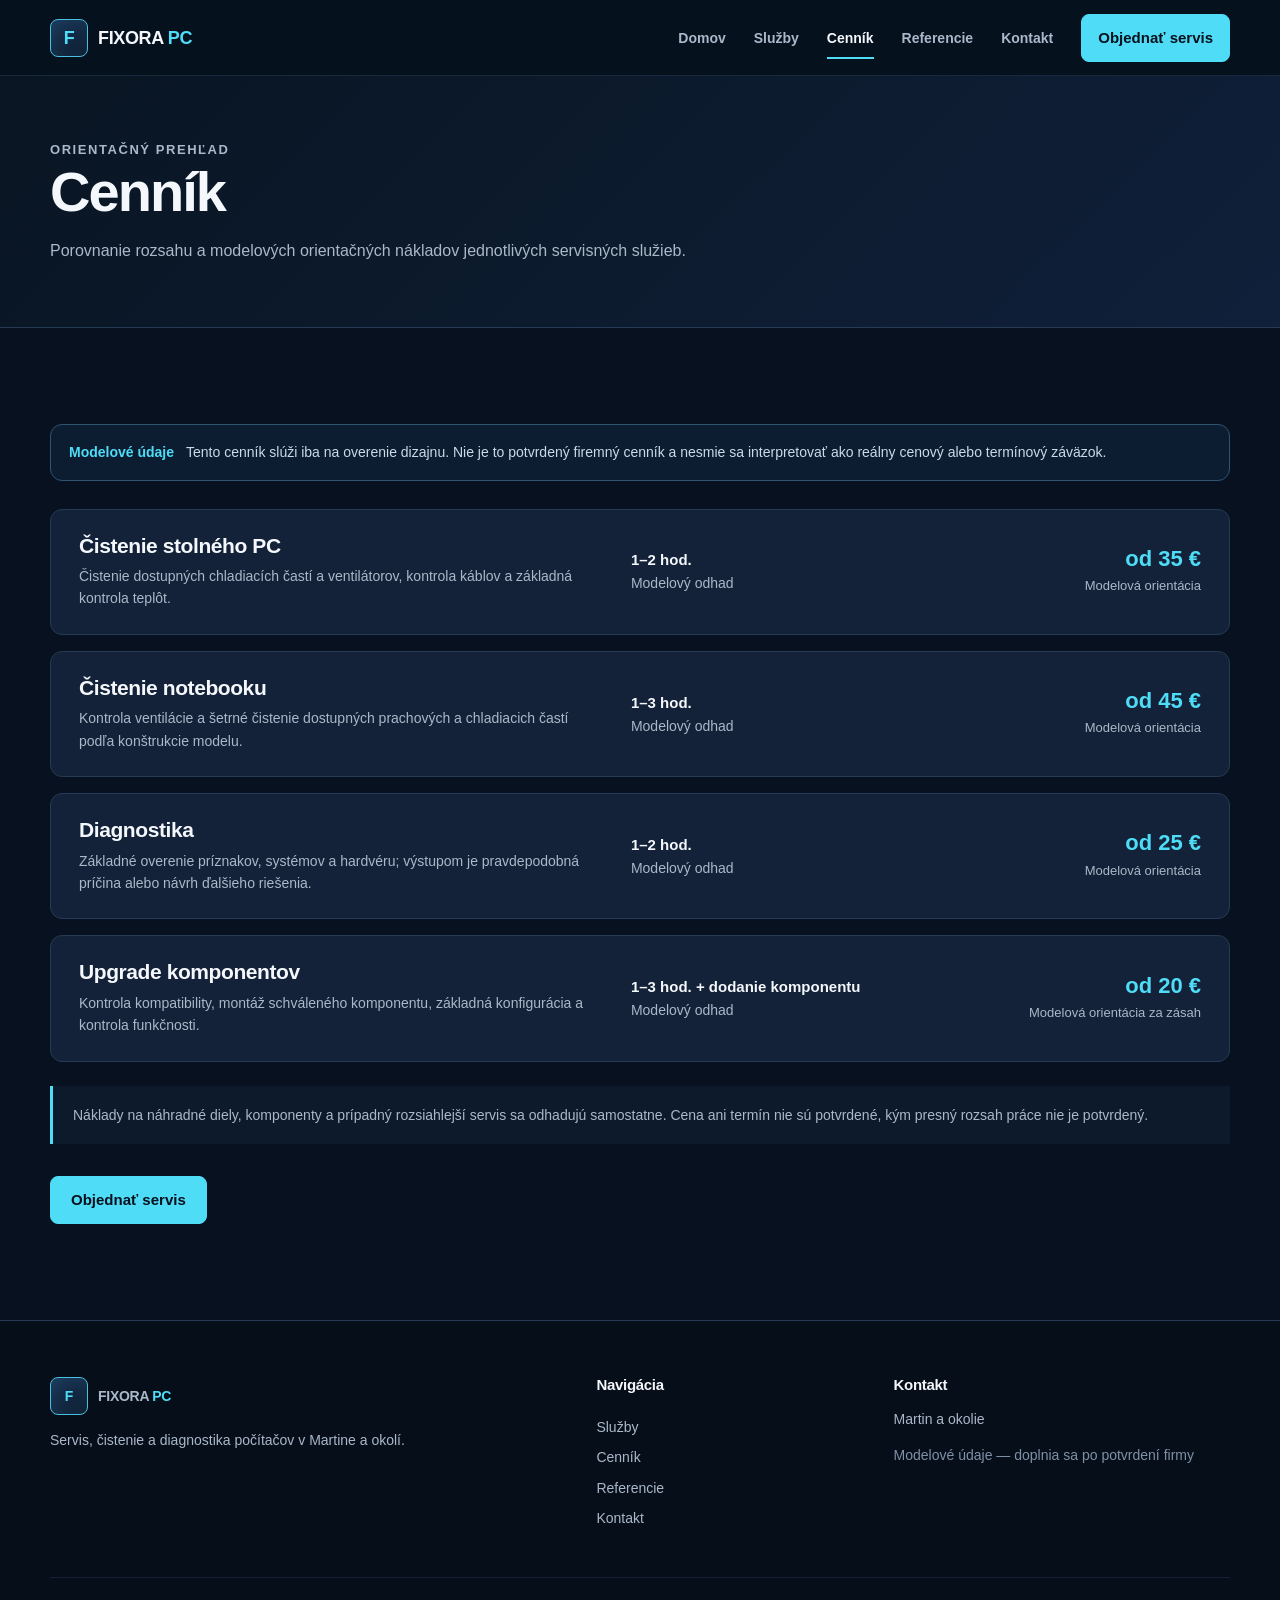
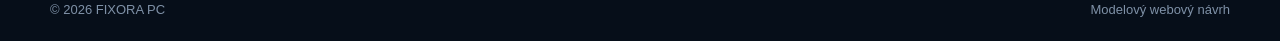
==== cennik.html @ adedbb81 "Complete FIXORA PC website" ====
<!doctype html>
<html lang="sk">
<head>
  <meta charset="utf-8">
  <meta name="viewport" content="width=device-width, initial-scale=1">
  <title>Cenník | FIXORA PC</title>
  <link rel="stylesheet" href="styles.css">
</head>
<body data-page="cennik">
  <header class="site-header">
    <div class="container header-inner">
      <a class="brand" href="index.html" aria-label="FIXORA PC — domov"><span class="brand-mark" aria-hidden="true">F</span><span>FIXORA <b>PC</b></span></a>
      <button class="menu-toggle" type="button" aria-expanded="false" aria-controls="main-nav"><span class="sr-only">Otvoriť menu</span><span></span><span></span><span></span></button>
      <nav class="main-nav" id="main-nav" aria-label="Hlavná navigácia">
        <a href="index.html" data-nav="domov">Domov</a>
        <a href="sluzby.html" data-nav="sluzby">Služby</a>
        <a href="cennik.html" data-nav="cennik">Cenník</a>
        <a href="referencie.html" data-nav="referencie">Referencie</a>
        <a href="kontakt.html" data-nav="kontakt">Kontakt</a>
        <a class="button button-primary nav-cta" href="objednavka.html">Objednať servis</a>
      </nav>
    </div>
  </header>

  <main>
    <section class="page-hero">
      <div class="container">
        <p class="eyebrow">Orientačný prehľad</p>
        <h1>Cenník</h1>
        <p>Porovnanie rozsahu a modelových orientačných nákladov jednotlivých servisných služieb.</p>
      </div>
    </section>

    <section class="section">
      <div class="container">
        <div class="model-banner" role="note">
          <strong>Modelové údaje</strong>
          <span>Tento cenník slúži iba na overenie dizajnu. Nie je to potvrdený firemný cenník a nesmie sa interpretovať ako reálny cenový alebo termínový záväzok.</span>
        </div>

        <div class="price-list">
          <article class="card price-row">
            <div><h2>Čistenie stolného PC</h2><p>Čistenie dostupných chladiacích častí a ventilátorov, kontrola káblov a základná kontrola teplôt.</p></div>
            <div class="price-time"><strong>1–2 hod.</strong>Modelový odhad</div>
            <div class="price-value"><strong>od 35 €</strong><span>Modelová orientácia</span></div>
          </article>

          <article class="card price-row">
            <div><h2>Čistenie notebooku</h2><p>Kontrola ventilácie a šetrné čistenie dostupných prachových a chladiacich častí podľa konštrukcie modelu.</p></div>
            <div class="price-time"><strong>1–3 hod.</strong>Modelový odhad</div>
            <div class="price-value"><strong>od 45 €</strong><span>Modelová orientácia</span></div>
          </article>

          <article class="card price-row">
            <div><h2>Diagnostika</h2><p>Základné overenie príznakov, systémov a hardvéru; výstupom je pravdepodobná príčina alebo návrh ďalšieho riešenia.</p></div>
            <div class="price-time"><strong>1–2 hod.</strong>Modelový odhad</div>
            <div class="price-value"><strong>od 25 €</strong><span>Modelová orientácia</span></div>
          </article>

          <article class="card price-row">
            <div><h2>Upgrade komponentov</h2><p>Kontrola kompatibility, montáž schváleného komponentu, základná konfigurácia a kontrola funkčnosti.</p></div>
            <div class="price-time"><strong>1–3 hod. + dodanie komponentu</strong>Modelový odhad</div>
            <div class="price-value"><strong>od 20 €</strong><span>Modelová orientácia za zásah</span></div>
          </article>
        </div>

        <p class="price-disclaimer">Náklady na náhradné diely, komponenty a prípadný rozsiahlejší servis sa odhadujú samostatne. Cena ani termín nie sú potvrdené, kým presný rozsah práce nie je potvrdený.</p>
        <div class="detail-actions">
          <a class="button button-primary" href="objednavka.html">Objednať servis</a>
        </div>
      </div>
    </section>
  </main>

  <footer class="site-footer">
    <div class="container footer-grid">
      <div><a class="brand footer-brand" href="index.html"><span class="brand-mark" aria-hidden="true">F</span><span>FIXORA <b>PC</b></span></a><p>Servis, čistenie a diagnostika počítačov v Martine a okolí.</p></div>
      <div><h2>Navigácia</h2><a href="sluzby.html">Služby</a><a href="cennik.html">Cenník</a><a href="referencie.html">Referencie</a><a href="kontakt.html">Kontakt</a></div>
      <div><h2>Kontakt</h2><p>Martin a okolie</p><p class="model-label">Modelové údaje — doplnia sa po potvrdení firmy</p></div>
    </div>
    <div class="container footer-bottom"><span>© <span data-year></span> FIXORA PC</span><span>Modelový webový návrh</span></div>
  </footer>
  <script src="script.js"></script>
</body>
</html>
---- styles.css ----
:root {
  --navy-950: #07111f;
  --navy-900: #0b1628;
  --navy-850: #101d32;
  --navy-800: #14243b;
  --surface: #132238;
  --surface-hover: #172b48;
  --text: #f4f7fb;
  --muted: #aab8c9;
  --dim: #7f91a7;
  --border: #263a55;
  --blue: #287cff;
  --cyan: #4edcf7;
  --focus: #78e7ff;
  --error: #ff8888;
  --container: 1180px;
  --radius: 12px;
}

* { box-sizing: border-box; }
html { scroll-behavior: smooth; }
body { margin: 0; min-width: 320px; background: var(--navy-950); color: var(--text); font-family: Inter, "Segoe UI", Arial, sans-serif; line-height: 1.6; }
body.menu-open { overflow: hidden; }
a { color: inherit; text-decoration: none; }
img { max-width: 100%; }
button, input, select, textarea { font: inherit; }
.container { width: min(var(--container), calc(100% - 48px)); margin-inline: auto; }
.sr-only { position: absolute; width: 1px; height: 1px; padding: 0; margin: -1px; overflow: hidden; clip: rect(0, 0, 0, 0); white-space: nowrap; border: 0; }
.eyebrow { margin: 0 0 10px; color: var(--cyan); font-size: 13px; font-weight: 750; letter-spacing: .12em; text-transform: uppercase; }
h1, h2, h3, p { margin-top: 0; }
h1, h2, h3 { line-height: 1.12; }
h1 { max-width: 760px; margin-bottom: 24px; font-size: clamp(42px, 6vw, 68px); letter-spacing: -.035em; }
h2 { margin-bottom: 0; font-size: clamp(30px, 4vw, 42px); letter-spacing: -.02em; }
h3 { margin-bottom: 12px; font-size: 21px; }

.site-header { position: sticky; z-index: 100; top: 0; height: 76px; background: rgba(7, 17, 31, .94); border-bottom: 1px solid rgba(70, 100, 135, .28); backdrop-filter: blur(14px); }
.header-inner { height: 76px; display: flex; align-items: center; justify-content: space-between; }
.brand { display: inline-flex; align-items: center; gap: 10px; font-size: 18px; font-weight: 800; letter-spacing: -.02em; }
.brand b { color: var(--cyan); }
.brand-mark { width: 38px; height: 38px; display: grid; place-items: center; border: 1px solid #4bbfe1; border-radius: 8px; color: var(--cyan); background: linear-gradient(145deg, #1a3658, #0d1a2c); box-shadow: inset 0 0 18px rgba(78, 220, 247, .08); }
.main-nav { display: flex; align-items: center; gap: 28px; }
.main-nav > a:not(.button) { position: relative; color: var(--muted); font-size: 14px; font-weight: 650; }
.main-nav > a:not(.button):hover, .main-nav > a.active { color: var(--text); }
.main-nav > a:not(.button)::after { content: ""; position: absolute; right: 0; bottom: -10px; left: 0; height: 2px; background: var(--cyan); transform: scaleX(0); transition: transform 180ms ease; }
.main-nav > a:not(.button):hover::after, .main-nav > a.active::after { transform: scaleX(1); }
.menu-toggle { display: none; width: 44px; height: 44px; padding: 10px; border: 1px solid var(--border); border-radius: 8px; background: var(--navy-900); }
.menu-toggle span:not(.sr-only) { display: block; width: 22px; height: 2px; margin: 4px auto; background: var(--text); transition: transform 180ms ease, opacity 180ms ease; }

.button { min-height: 48px; display: inline-flex; align-items: center; justify-content: center; padding: 11px 20px; border: 1px solid transparent; border-radius: 8px; font-size: 15px; font-weight: 750; transition: background 180ms ease, border-color 180ms ease, transform 180ms ease; }
.button:hover { transform: translateY(-2px); }
.button-primary { color: #06111d; background: var(--cyan); border-color: var(--cyan); }
.button-primary:hover { background: #79eaff; border-color: #79eaff; }
.button-secondary { color: var(--text); background: rgba(11, 22, 40, .7); border-color: var(--border); }
.button-secondary:hover { border-color: #4c7198; background: var(--surface-hover); }
.nav-cta { min-height: 44px; padding-inline: 16px; }
.button-row { display: flex; flex-wrap: wrap; gap: 12px; }
a:focus-visible, button:focus-visible, input:focus-visible, select:focus-visible, textarea:focus-visible { outline: 3px solid var(--focus); outline-offset: 3px; }

.hero { min-height: 620px; display: flex; align-items: center; overflow: hidden; background: radial-gradient(circle at 78% 45%, rgba(40, 124, 255, .16), transparent 24%), linear-gradient(135deg, #091522 0%, #0a1830 100%); border-bottom: 1px solid rgba(70, 100, 135, .22); }
.hero-grid { display: grid; grid-template-columns: 1.15fr .85fr; align-items: center; gap: 48px; padding-block: 72px; }
.hero-lead { max-width: 590px; margin-bottom: 32px; color: #c2cede; font-size: 19px; }
.hero-visual { height: 430px; display: grid; place-items: center; }
.monitor { position: relative; width: 420px; max-width: 100%; height: 350px; }
.monitor::before { content: ""; position: absolute; z-index: -1; width: 280px; height: 280px; right: 18px; top: 48px; border-radius: 50%; background: rgba(40, 124, 255, .12); border: 1px solid rgba(78, 220, 247, .12); }
.monitor-screen { position: absolute; width: 370px; height: 250px; right: 0; top: 20px; display: grid; place-items: center; overflow: hidden; border: 11px solid #1b2d46; border-radius: 14px; background: linear-gradient(145deg, #111f35, #07101d); box-shadow: 0 24px 70px rgba(0, 0, 0, .32), inset 0 0 40px rgba(78, 220, 247, .04); }
.monitor-neck { position: absolute; width: 46px; height: 48px; right: 162px; bottom: 34px; background: #1b2d46; clip-path: polygon(18% 0, 82% 0, 100% 100%, 0 100%); }
.monitor-base { position: absolute; width: 180px; height: 24px; right: 95px; bottom: 20px; border-radius: 50%; background: #1b2d46; }
.screen-ring { position: absolute; border: 2px solid rgba(78, 220, 247, .28); border-radius: 50%; }
.ring-one { width: 210px; height: 210px; }.ring-two { width: 128px; height: 128px; }.screen-core { width: 32px; height: 32px; border-radius: 50%; background: var(--cyan); box-shadow: 0 0 36px rgba(78, 220, 247, .55); }

.section { padding-block: 96px; }
.section-alt { background: #0d192b; border-block: 1px solid rgba(70, 100, 135, .16); }
.section-heading { display: flex; align-items: end; justify-content: space-between; gap: 24px; margin-bottom: 36px; }
.text-link, .card-link { display: inline-flex; align-items: center; gap: 8px; color: var(--cyan); font-size: 14px; font-weight: 750; }
.text-link span, .card-link span { transition: transform 180ms ease; }
.text-link:hover span, .card-link:hover span { transform: translateX(4px); }
.card-grid { display: grid; gap: 20px; }
.services-grid { grid-template-columns: repeat(4, 1fr); }
.card { background: var(--surface); border: 1px solid var(--border); border-radius: var(--radius); transition: transform 180ms ease, background 180ms ease, border-color 180ms ease; }
.card:hover { transform: translateY(-3px); background: var(--surface-hover); border-color: #3a5b80; }
.service-card { min-height: 280px; display: flex; flex-direction: column; padding: 28px; }
.service-card p { flex: 1; color: var(--muted); font-size: 15px; }
.icon-box { width: 50px; height: 50px; display: grid; place-items: center; margin-bottom: 24px; border: 1px solid #35658a; border-radius: 10px; color: var(--cyan); background: #0d2038; font-size: 13px; font-weight: 800; }
.steps { margin: 0; padding: 0; display: grid; grid-template-columns: repeat(3, 1fr); list-style: none; }
.steps li { position: relative; padding: 28px 36px 28px 0; border-top: 1px solid var(--border); }
.steps li:not(:last-child) { margin-right: 28px; }
.step-number { display: block; margin-bottom: 24px; color: var(--cyan); font-size: 14px; font-weight: 800; }
.steps p { color: var(--muted); }
.price-grid { grid-template-columns: repeat(3, 1fr); }
.price-card { padding: 30px; }.price-card h3 { color: var(--cyan); }.price-card p:last-child { margin: 0; color: var(--muted); }
.price-label { margin-bottom: 10px; color: var(--muted); font-size: 14px; }
.data-note { margin: 18px 0 0; color: var(--dim); font-size: 13px; }
.testimonial-grid { grid-template-columns: repeat(2, 1fr); }
.testimonial { margin: 0; padding: 30px; }.testimonial > p { min-height: 72px; font-size: 18px; }.testimonial footer { display: flex; flex-direction: column; color: var(--muted); font-size: 14px; }.testimonial footer strong { color: var(--text); }
.contact-strip { background: linear-gradient(100deg, #10233b, #0b1b31); }
.contact-strip-inner { display: flex; align-items: center; justify-content: space-between; gap: 32px; }.contact-strip h2 { max-width: 700px; }
.site-footer { padding-top: 56px; background: #060e19; border-top: 1px solid var(--border); }
.footer-grid { display: grid; grid-template-columns: 2fr 1fr 1.35fr; gap: 48px; padding-bottom: 48px; }.footer-grid p, .footer-grid a { color: var(--muted); font-size: 14px; }.footer-grid > div:nth-child(2) { display: flex; flex-direction: column; gap: 8px; }.footer-grid h2 { margin-bottom: 14px; font-size: 15px; }.footer-brand { margin-bottom: 14px; }.model-label { color: var(--dim) !important; }
.footer-bottom { min-height: 64px; display: flex; align-items: center; justify-content: space-between; border-top: 1px solid rgba(70, 100, 135, .22); color: var(--dim); font-size: 13px; }

.page-hero { padding-block: 64px; background: linear-gradient(135deg, #091522, #10203a); border-bottom: 1px solid var(--border); }.page-hero h1 { margin-bottom: 14px; font-size: clamp(38px, 5vw, 56px); }.page-hero p { max-width: 680px; margin-bottom: 0; color: var(--muted); }
.content-grid { display: grid; grid-template-columns: repeat(2, 1fr); gap: 20px; }.content-card { padding: 28px; }.content-card p:last-child { margin-bottom: 0; color: var(--muted); }
.detail-actions { display: flex; flex-wrap: wrap; gap: 12px; margin-top: 32px; }
.service-detail-grid { display: grid; gap: 20px; }
.service-detail { padding: 32px; }
.service-detail-header { display: grid; grid-template-columns: 50px 1fr; align-items: center; gap: 16px; margin-bottom: 24px; }
.service-detail-header .icon-box { margin: 0; }
.service-detail-header h2 { font-size: clamp(24px, 3vw, 32px); }
.service-detail-meta { display: grid; grid-template-columns: repeat(3, 1fr); gap: 16px; margin: 24px 0 0; }
.service-detail-meta > div { min-height: 112px; padding: 18px; border: 1px solid var(--border); border-radius: 10px; background: rgba(7, 17, 31, .34); }
.service-detail-meta dt { margin-bottom: 8px; color: var(--cyan); font-size: 13px; font-weight: 750; text-transform: uppercase; letter-spacing: .06em; }
.service-detail-meta dd { margin: 0; color: var(--muted); font-size: 14px; }
.model-banner { display: flex; align-items: flex-start; gap: 12px; margin-bottom: 28px; padding: 16px 18px; border: 1px solid #315372; border-radius: var(--radius); color: #cbd9e8; background: #0d1d31; font-size: 14px; }
.model-banner strong { color: var(--cyan); }
.price-list { display: grid; gap: 16px; }
.price-row { display: grid; grid-template-columns: 1.45fr .7fr .8fr; align-items: center; gap: 24px; padding: 24px 28px; }
.price-row h2 { font-size: 21px; }
.price-row p { margin: 8px 0 0; color: var(--muted); font-size: 14px; }
.price-value { text-align: right; }
.price-value strong { display: block; color: var(--cyan); font-size: 22px; line-height: 1.2; }
.price-value span { color: var(--muted); font-size: 13px; }
.price-time { color: var(--muted); font-size: 14px; }
.price-time strong { display: block; color: var(--text); font-size: 15px; }
.price-disclaimer { margin: 24px 0 0; padding: 18px 20px; border-left: 3px solid var(--cyan); color: var(--muted); background: rgba(19, 34, 56, .55); font-size: 14px; }
.contact-list { display: grid; gap: 14px; }.contact-item { display: flex; gap: 14px; padding: 18px; border: 1px solid var(--border); border-radius: var(--radius); background: var(--surface); }.contact-item strong { display: block; }.contact-item span { color: var(--muted); }
.reference-grid { display: grid; grid-template-columns: repeat(3, 1fr); gap: 20px; }
.reference-card { position: relative; min-height: 280px; display: flex; flex-direction: column; padding: 28px; }
.reference-card blockquote { margin: 0; flex: 1; }
.reference-card blockquote p { margin: 18px 0 24px; font-size: 17px; }
.reference-card footer { display: flex; flex-direction: column; color: var(--muted); font-size: 14px; }
.reference-card footer strong { color: var(--text); }
.model-badge { width: fit-content; padding: 5px 9px; border: 1px solid #315372; border-radius: 999px; color: var(--cyan); background: #0d2038; font-size: 12px; font-weight: 750; }
.reference-disclaimer { margin: 24px 0 0; color: var(--dim); font-size: 13px; }
.contact-grid { display: grid; grid-template-columns: repeat(2, 1fr); gap: 20px; }
.contact-card { min-height: 172px; padding: 24px; }
.contact-card h2 { margin-bottom: 12px; font-size: 20px; }
.contact-card p { margin: 0; color: var(--muted); }
.contact-card .model-label { margin-top: 10px; color: var(--dim); font-size: 13px; }
.service-process { margin-top: 64px; }
.service-process .steps { grid-template-columns: repeat(3, 1fr); }

.order-layout { max-width: 760px; }.order-form { display: grid; grid-template-columns: repeat(2, 1fr); gap: 20px; padding: 32px; border: 1px solid var(--border); border-radius: var(--radius); background: var(--surface); }.field { display: flex; flex-direction: column; gap: 8px; }.field-full { grid-column: 1 / -1; }.field label, .field legend { color: var(--text); font-size: 14px; font-weight: 700; }.field input, .field select, .field textarea { width: 100%; min-height: 48px; padding: 11px 13px; border: 1px solid #3a4d64; border-radius: 8px; color: var(--text); background: #0d1928; }.field textarea { min-height: 140px; resize: vertical; }.field input::placeholder, .field textarea::placeholder { color: #7f91a7; }.checkbox-field { flex-direction: row; align-items: flex-start; flex-wrap: wrap; }.checkbox-field input { width: 18px; min-height: 18px; margin-top: 3px; }.checkbox-field label { flex: 1; }.checkbox-field .field-error { flex-basis: 100%; margin-left: 26px; }.conditional-field[hidden] { display: none; }.field-error { color: var(--error); font-size: 13px; }.field [aria-invalid="true"] { border-color: var(--error); }.form-error-summary { padding: 16px 18px; border: 1px solid var(--error); border-radius: 8px; color: var(--text); background: rgba(255, 136, 136, .08); }.form-error-summary p { margin-bottom: 8px; font-weight: 700; }.form-error-summary ul { margin: 0; padding-left: 20px; }.form-error-summary a { color: #ffaaaa; text-decoration: underline; text-underline-offset: 3px; }.form-error-summary[hidden] { display: none; }.form-submit { grid-column: 1 / -1; }.form-note { grid-column: 1 / -1; margin: 0; color: var(--dim); font-size: 13px; }
.confirmation { max-width: 760px; }.confirmation-card { padding: 48px; text-align: center; }.confirmation-icon { width: 64px; height: 64px; display: grid; place-items: center; margin: 0 auto 24px; border: 1px solid #3c8091; border-radius: 50%; color: var(--cyan); background: #0d2038; font-size: 28px; }.confirmation-card p { color: var(--muted); }.confirmation-card .button-row { justify-content: center; }

@media (max-width: 980px) {
  .main-nav { gap: 18px; }.main-nav > a:not(.button) { font-size: 13px; }
  .hero-grid { grid-template-columns: 1fr 380px; }.monitor { transform: scale(.86); }
  .services-grid, .price-grid { grid-template-columns: repeat(2, 1fr); }.footer-grid { grid-template-columns: 1.5fr 1fr 1fr; }
}
@media (max-width: 760px) {
  .container { width: min(100% - 32px, var(--container)); }
  .site-header, .header-inner { height: 68px; }.menu-toggle { display: block; }.menu-toggle[aria-expanded="true"] span:nth-child(2) { transform: translateY(6px) rotate(45deg); }.menu-toggle[aria-expanded="true"] span:nth-child(3) { opacity: 0; }.menu-toggle[aria-expanded="true"] span:nth-child(4) { transform: translateY(-6px) rotate(-45deg); }
  .main-nav { position: fixed; z-index: 99; top: 68px; right: 0; bottom: 0; left: 0; display: none; align-items: stretch; flex-direction: column; gap: 0; overflow-y: auto; padding: 24px 16px; background: rgba(7, 17, 31, .985); }.main-nav.open { display: flex; }.main-nav > a:not(.button) { min-height: 52px; display: flex; align-items: center; border-bottom: 1px solid rgba(70, 100, 135, .24); }.main-nav > a:not(.button)::after { display: none; }.nav-cta { margin-top: 20px; }
  .hero { min-height: auto; }.hero-grid { grid-template-columns: 1fr; gap: 24px; padding-block: 56px; }.hero-visual { height: 300px; }.monitor { width: 340px; transform: scale(.78); }.hero-copy { text-align: left; }.hero-lead { font-size: 17px; }
  .section { padding-block: 64px; }.section-heading { align-items: start; }.services-grid, .price-grid, .testimonial-grid, .content-grid { grid-template-columns: 1fr; }.steps { grid-template-columns: 1fr; }.steps li { padding: 22px 0; }.steps li:not(:last-child) { margin-right: 0; }.step-number { margin-bottom: 12px; }
  .reference-grid { grid-template-columns: 1fr; }.contact-grid { grid-template-columns: 1fr; }.service-process .steps { grid-template-columns: 1fr; }
  .contact-strip-inner { align-items: flex-start; flex-direction: column; }.footer-grid { grid-template-columns: 1fr 1fr; }.footer-grid > div:first-child { grid-column: 1 / -1; }.footer-bottom { gap: 12px; }
  .page-hero { padding-block: 48px; }.order-form { grid-template-columns: 1fr; padding: 24px; }.field-full, .form-submit, .form-note { grid-column: 1; }.confirmation-card { padding: 32px 20px; }
  .service-detail-meta { grid-template-columns: 1fr; }.service-detail { padding: 24px; }.price-row { grid-template-columns: 1fr; gap: 14px; }.price-value { text-align: left; }
}
@media (max-width: 480px) {
  .container { width: calc(100% - 32px); }.brand { font-size: 16px; }.brand-mark { width: 34px; height: 34px; }
  h1 { font-size: 40px; }.hero-visual { height: 250px; }.monitor { transform: scale(.68); }.button-row .button { width: 100%; }.section-heading { flex-direction: column; }.footer-grid { grid-template-columns: 1fr; }.footer-grid > div:first-child { grid-column: auto; }.footer-bottom { align-items: flex-start; flex-direction: column; justify-content: center; }
  .order-form { padding: 20px 16px; }.detail-actions .button { width: 100%; }
}
@media (prefers-reduced-motion: reduce) { html { scroll-behavior: auto; } *, *::before, *::after { transition-duration: .01ms !important; } }
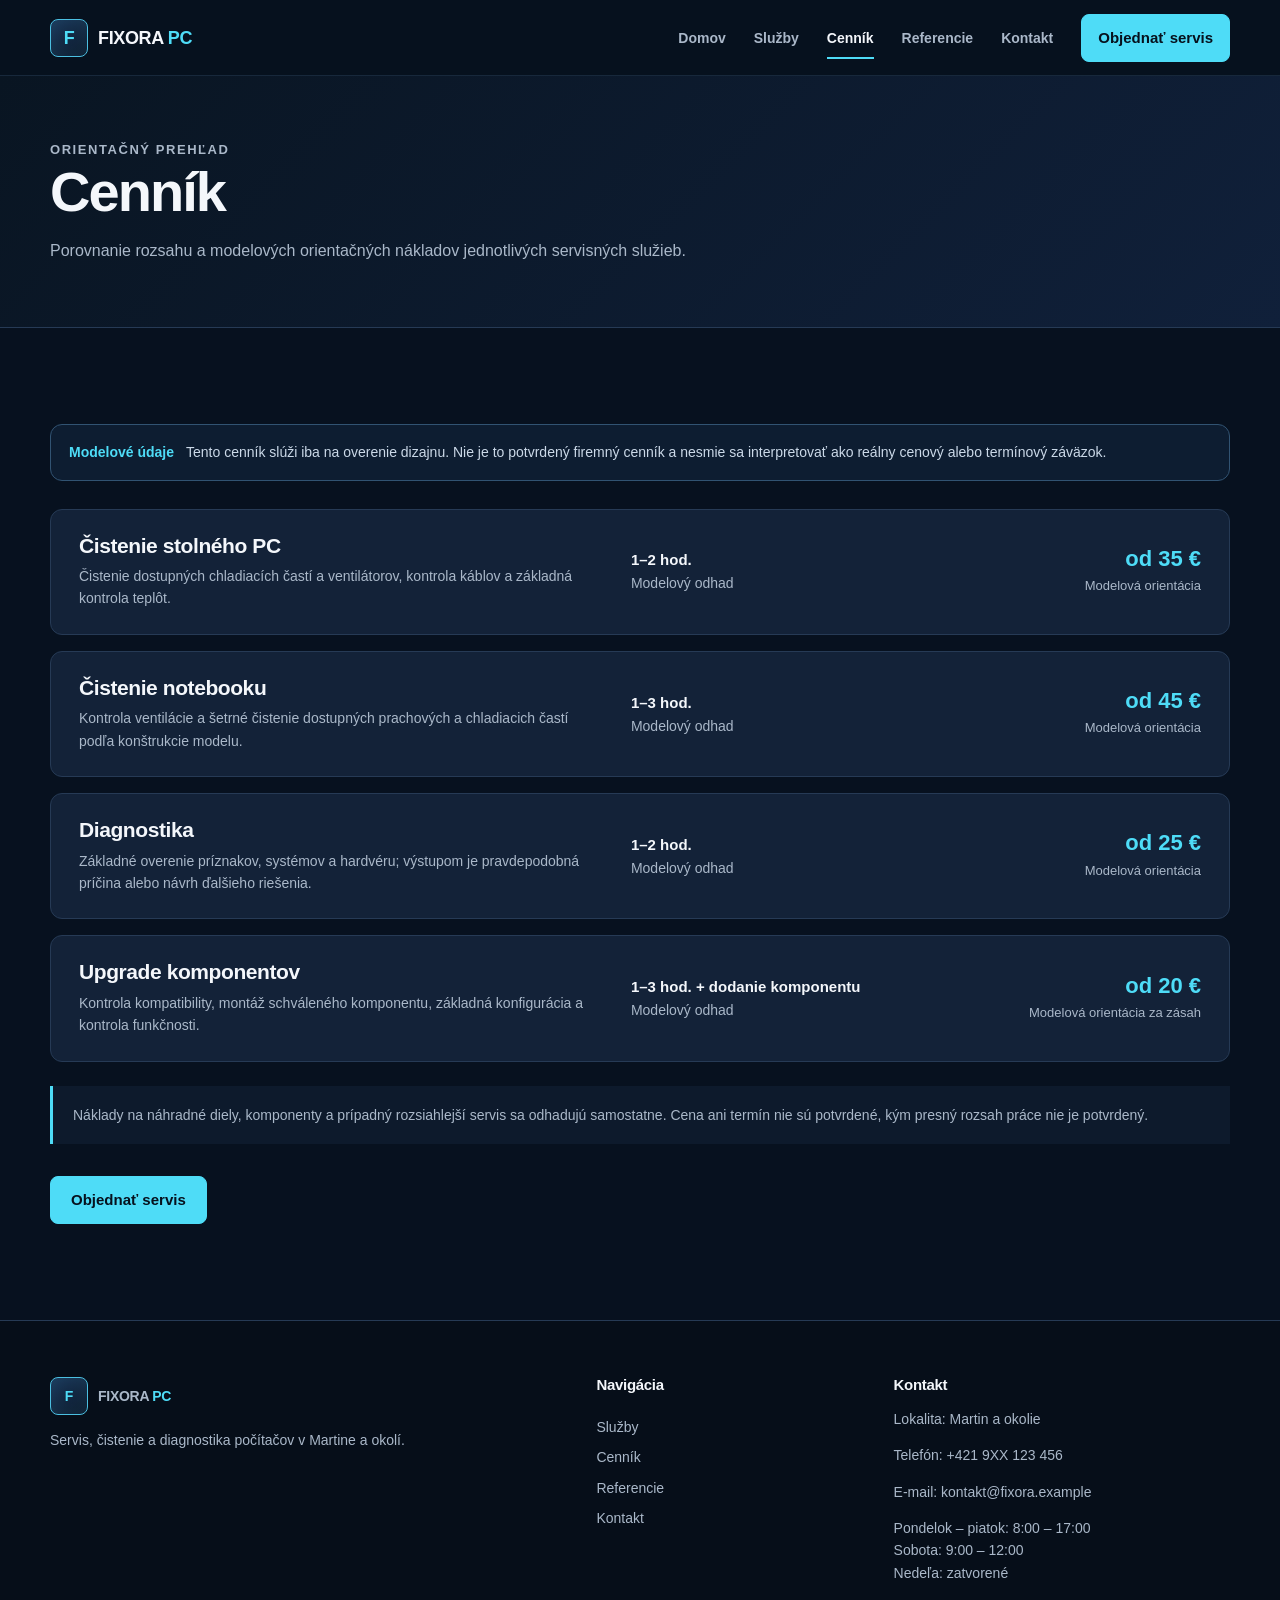
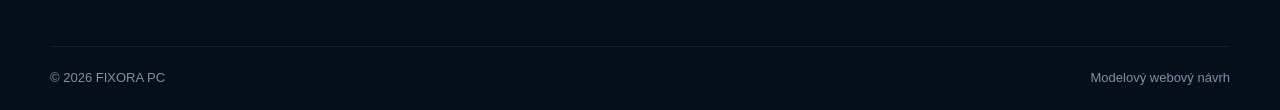
==== commit 0e36a48b: "Improve contacts, mobile navigation and performance" ====
--- a/cennik.html
+++ b/cennik.html
@@ -4,6 +4,8 @@
   <meta charset="utf-8">
   <meta name="viewport" content="width=device-width, initial-scale=1">
   <title>Cenník | FIXORA PC</title>
+  <link rel="icon" type="image/x-icon" href="img/favicon.ico">
+  <link rel="icon" type="image/png" href="img/favicon.png">
   <link rel="stylesheet" href="styles.css">
 </head>
 <body data-page="cennik">
@@ -76,7 +78,7 @@
     <div class="container footer-grid">
       <div><a class="brand footer-brand" href="index.html"><span class="brand-mark" aria-hidden="true">F</span><span>FIXORA <b>PC</b></span></a><p>Servis, čistenie a diagnostika počítačov v Martine a okolí.</p></div>
       <div><h2>Navigácia</h2><a href="sluzby.html">Služby</a><a href="cennik.html">Cenník</a><a href="referencie.html">Referencie</a><a href="kontakt.html">Kontakt</a></div>
-      <div><h2>Kontakt</h2><p>Martin a okolie</p><p class="model-label">Modelové údaje — doplnia sa po potvrdení firmy</p></div>
+      <div><h2>Kontakt</h2><p>Lokalita: Martin a okolie</p><p>Telefón: +421 9XX 123 456</p><p>E-mail: kontakt@fixora.example</p><p>Pondelok – piatok: 8:00 – 17:00<br>Sobota: 9:00 – 12:00<br>Nedeľa: zatvorené</p></div>
     </div>
     <div class="container footer-bottom"><span>© <span data-year></span> FIXORA PC</span><span>Modelový webový návrh</span></div>
   </footer>
--- a/styles.css
+++ b/styles.css
@@ -20,7 +20,7 @@
 * { box-sizing: border-box; }
 html { scroll-behavior: smooth; }
 body { margin: 0; min-width: 320px; background: var(--navy-950); color: var(--text); font-family: Inter, "Segoe UI", Arial, sans-serif; line-height: 1.6; }
-body.menu-open { overflow: hidden; }
+html.menu-open, body.menu-open { overflow: hidden; }
 a { color: inherit; text-decoration: none; }
 img { max-width: 100%; }
 button, input, select, textarea { font: inherit; }
@@ -33,7 +33,7 @@
 h2 { margin-bottom: 0; font-size: clamp(30px, 4vw, 42px); letter-spacing: -.02em; }
 h3 { margin-bottom: 12px; font-size: 21px; }
 
-.site-header { position: sticky; z-index: 100; top: 0; height: 76px; background: rgba(7, 17, 31, .94); border-bottom: 1px solid rgba(70, 100, 135, .28); backdrop-filter: blur(14px); }
+.site-header { position: sticky; z-index: 1000; top: 0; height: 76px; background: rgba(7, 17, 31, .94); border-bottom: 1px solid rgba(70, 100, 135, .28); backdrop-filter: blur(14px); }
 .header-inner { height: 76px; display: flex; align-items: center; justify-content: space-between; }
 .brand { display: inline-flex; align-items: center; gap: 10px; font-size: 18px; font-weight: 800; letter-spacing: -.02em; }
 .brand b { color: var(--cyan); }
@@ -59,14 +59,10 @@
 .hero { min-height: 620px; display: flex; align-items: center; overflow: hidden; background: radial-gradient(circle at 78% 45%, rgba(40, 124, 255, .16), transparent 24%), linear-gradient(135deg, #091522 0%, #0a1830 100%); border-bottom: 1px solid rgba(70, 100, 135, .22); }
 .hero-grid { display: grid; grid-template-columns: 1.15fr .85fr; align-items: center; gap: 48px; padding-block: 72px; }
 .hero-lead { max-width: 590px; margin-bottom: 32px; color: #c2cede; font-size: 19px; }
-.hero-visual { height: 430px; display: grid; place-items: center; }
-.monitor { position: relative; width: 420px; max-width: 100%; height: 350px; }
-.monitor::before { content: ""; position: absolute; z-index: -1; width: 280px; height: 280px; right: 18px; top: 48px; border-radius: 50%; background: rgba(40, 124, 255, .12); border: 1px solid rgba(78, 220, 247, .12); }
-.monitor-screen { position: absolute; width: 370px; height: 250px; right: 0; top: 20px; display: grid; place-items: center; overflow: hidden; border: 11px solid #1b2d46; border-radius: 14px; background: linear-gradient(145deg, #111f35, #07101d); box-shadow: 0 24px 70px rgba(0, 0, 0, .32), inset 0 0 40px rgba(78, 220, 247, .04); }
-.monitor-neck { position: absolute; width: 46px; height: 48px; right: 162px; bottom: 34px; background: #1b2d46; clip-path: polygon(18% 0, 82% 0, 100% 100%, 0 100%); }
-.monitor-base { position: absolute; width: 180px; height: 24px; right: 95px; bottom: 20px; border-radius: 50%; background: #1b2d46; }
-.screen-ring { position: absolute; border: 2px solid rgba(78, 220, 247, .28); border-radius: 50%; }
-.ring-one { width: 210px; height: 210px; }.ring-two { width: 128px; height: 128px; }.screen-core { width: 32px; height: 32px; border-radius: 50%; background: var(--cyan); box-shadow: 0 0 36px rgba(78, 220, 247, .55); }
+.hero-visual { min-width: 0; margin: 0; }
+.hero-visual img { display: block; width: 100%; height: auto; max-height: 430px; object-fit: contain; border-radius: 14px; }
+.hero-visual figcaption { margin-top: 12px; color: var(--muted); font-size: 13px; text-align: center; }
+.hero-visual figcaption small { display: block; margin-top: 3px; color: var(--dim); font-size: 12px; }
 
 .section { padding-block: 96px; }
 .section-alt { background: #0d192b; border-block: 1px solid rgba(70, 100, 135, .16); }
@@ -144,14 +140,16 @@
 
 @media (max-width: 980px) {
   .main-nav { gap: 18px; }.main-nav > a:not(.button) { font-size: 13px; }
-  .hero-grid { grid-template-columns: 1fr 380px; }.monitor { transform: scale(.86); }
+  .hero-grid { grid-template-columns: 1fr 380px; }
   .services-grid, .price-grid { grid-template-columns: repeat(2, 1fr); }.footer-grid { grid-template-columns: 1.5fr 1fr 1fr; }
 }
-@media (max-width: 760px) {
+@media (max-width: 900px) {
   .container { width: min(100% - 32px, var(--container)); }
   .site-header, .header-inner { height: 68px; }.menu-toggle { display: block; }.menu-toggle[aria-expanded="true"] span:nth-child(2) { transform: translateY(6px) rotate(45deg); }.menu-toggle[aria-expanded="true"] span:nth-child(3) { opacity: 0; }.menu-toggle[aria-expanded="true"] span:nth-child(4) { transform: translateY(-6px) rotate(-45deg); }
-  .main-nav { position: fixed; z-index: 99; top: 68px; right: 0; bottom: 0; left: 0; display: none; align-items: stretch; flex-direction: column; gap: 0; overflow-y: auto; padding: 24px 16px; background: rgba(7, 17, 31, .985); }.main-nav.open { display: flex; }.main-nav > a:not(.button) { min-height: 52px; display: flex; align-items: center; border-bottom: 1px solid rgba(70, 100, 135, .24); }.main-nav > a:not(.button)::after { display: none; }.nav-cta { margin-top: 20px; }
-  .hero { min-height: auto; }.hero-grid { grid-template-columns: 1fr; gap: 24px; padding-block: 56px; }.hero-visual { height: 300px; }.monitor { width: 340px; transform: scale(.78); }.hero-copy { text-align: left; }.hero-lead { font-size: 17px; }
+  body.menu-open { padding-top: 68px; }
+  body.menu-open .site-header { position: fixed; top: 0; right: 0; left: 0; }
+  .main-nav { position: absolute; z-index: 1; top: 100%; right: 0; left: 0; height: calc(100vh - 68px); height: calc(100dvh - 68px); display: none; align-items: stretch; flex-direction: column; gap: 0; overflow-x: hidden; overflow-y: auto; overscroll-behavior: contain; padding: 24px 16px; background: #07111f; }.main-nav.open { display: flex; }.main-nav > a:not(.button) { min-height: 52px; display: flex; align-items: center; border-bottom: 1px solid rgba(70, 100, 135, .24); }.main-nav > a:not(.button)::after { display: none; }.nav-cta { margin-top: 20px; }
+  .hero { min-height: auto; }.hero-grid { grid-template-columns: 1fr; gap: 24px; padding-block: 56px; }.hero-visual { width: min(100%, 600px); justify-self: center; }.hero-visual img { max-height: 430px; }.hero-copy { text-align: left; }.hero-lead { font-size: 17px; }
   .section { padding-block: 64px; }.section-heading { align-items: start; }.services-grid, .price-grid, .testimonial-grid, .content-grid { grid-template-columns: 1fr; }.steps { grid-template-columns: 1fr; }.steps li { padding: 22px 0; }.steps li:not(:last-child) { margin-right: 0; }.step-number { margin-bottom: 12px; }
   .reference-grid { grid-template-columns: 1fr; }.contact-grid { grid-template-columns: 1fr; }.service-process .steps { grid-template-columns: 1fr; }
   .contact-strip-inner { align-items: flex-start; flex-direction: column; }.footer-grid { grid-template-columns: 1fr 1fr; }.footer-grid > div:first-child { grid-column: 1 / -1; }.footer-bottom { gap: 12px; }
@@ -160,7 +158,7 @@
 }
 @media (max-width: 480px) {
   .container { width: calc(100% - 32px); }.brand { font-size: 16px; }.brand-mark { width: 34px; height: 34px; }
-  h1 { font-size: 40px; }.hero-visual { height: 250px; }.monitor { transform: scale(.68); }.button-row .button { width: 100%; }.section-heading { flex-direction: column; }.footer-grid { grid-template-columns: 1fr; }.footer-grid > div:first-child { grid-column: auto; }.footer-bottom { align-items: flex-start; flex-direction: column; justify-content: center; }
+  h1 { font-size: 40px; }.button-row .button { width: 100%; }.section-heading { flex-direction: column; }.footer-grid { grid-template-columns: 1fr; }.footer-grid > div:first-child { grid-column: auto; }.footer-bottom { align-items: flex-start; flex-direction: column; justify-content: center; }
   .order-form { padding: 20px 16px; }.detail-actions .button { width: 100%; }
 }
 @media (prefers-reduced-motion: reduce) { html { scroll-behavior: auto; } *, *::before, *::after { transition-duration: .01ms !important; } }
